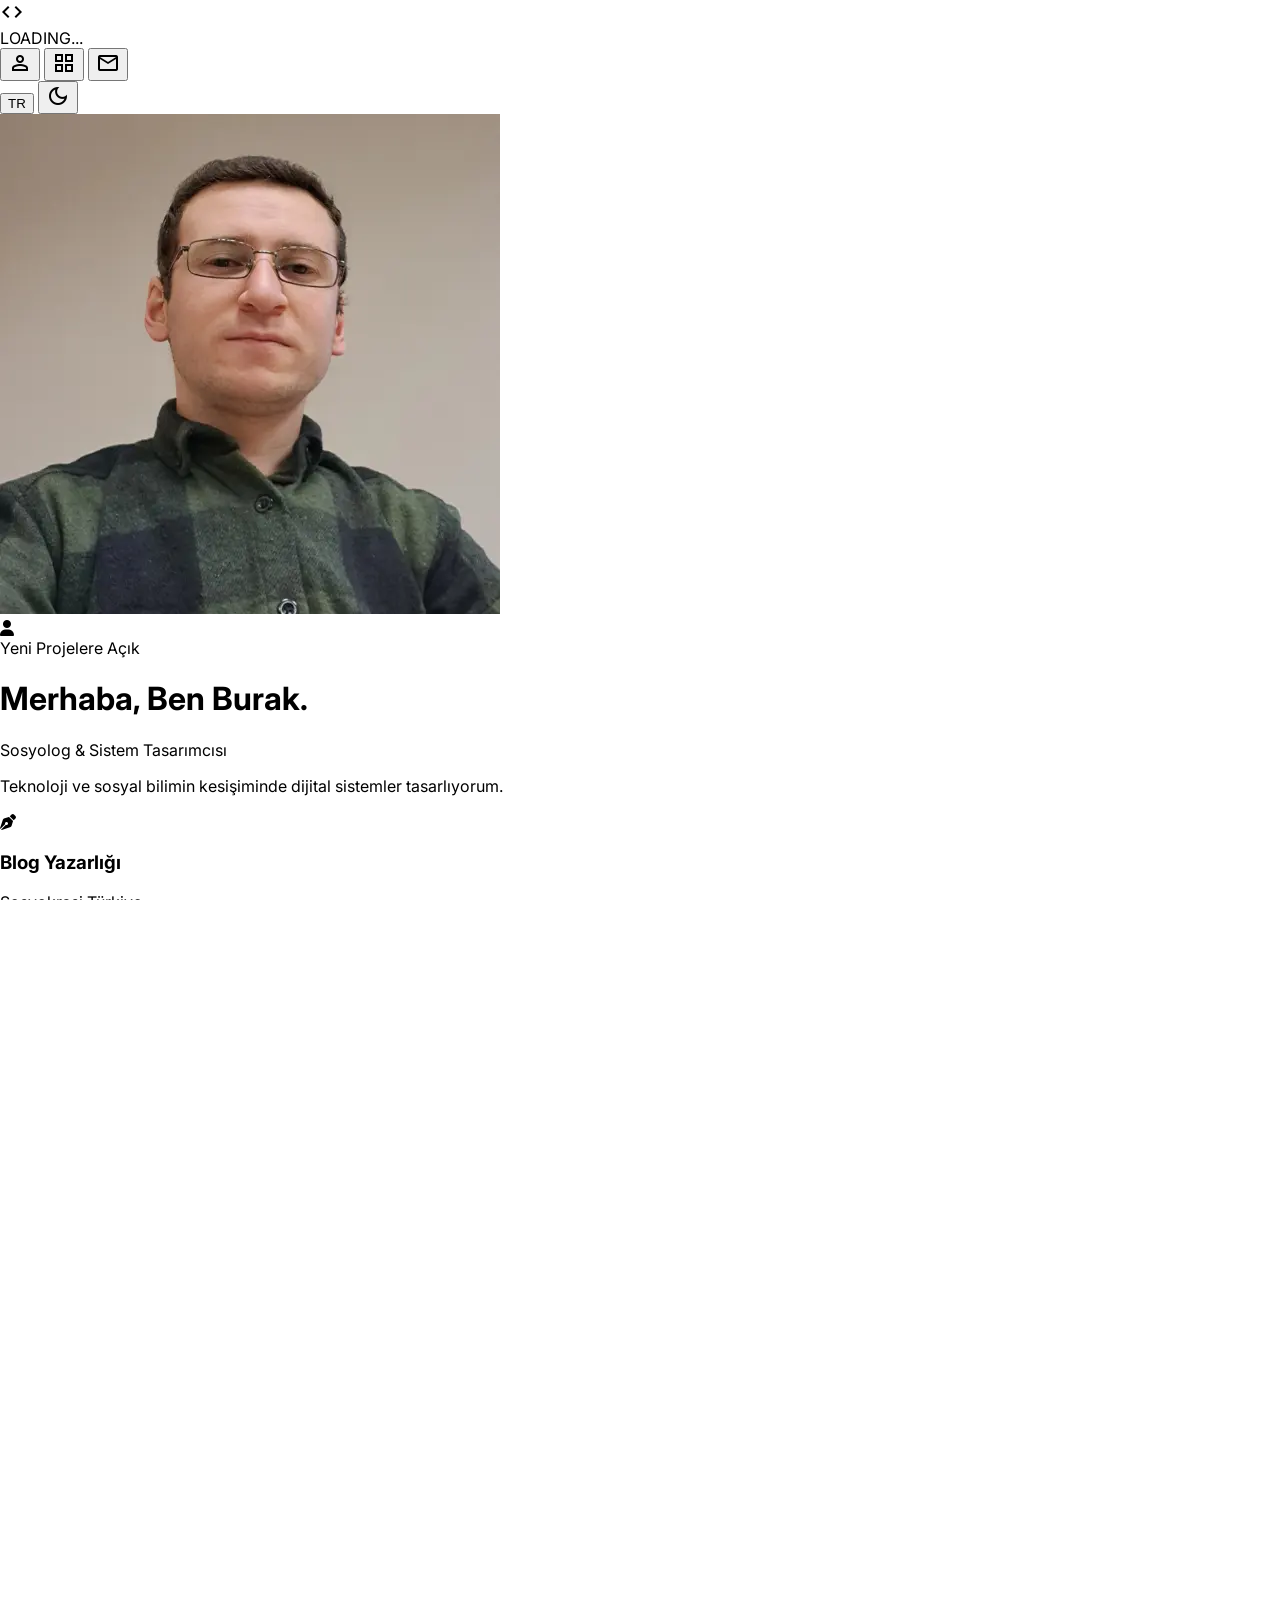
==== index.html @ bee79402 "Responsive hataları giderildi." ====
<!DOCTYPE html>
<html lang="tr">

<head>
    <meta charset="utf-8" />
    <meta content="width=device-width, initial-scale=1.0" name="viewport" />
    <title data-i18n="page_title">Burak Çeküç</title>
    <!-- Tailwind CSS with Plugins -->
    <script src="https://cdn.tailwindcss.com?plugins=forms,container-queries"></script>
    <script>
        // Immediate Theme Check to prevent FOUC (Flash of Unstyled Content)
        if (localStorage.getItem('theme') === 'dark' || (!('theme' in localStorage) && window.matchMedia('(prefers-color-scheme: dark)').matches)) {
            document.documentElement.classList.add('dark');
        } else {
            document.documentElement.classList.remove('dark');
        }

        tailwind.config = {
            darkMode: "class",
            theme: {
                extend: {
                    colors: {
                        "primary": "#2563eb",
                        "primary-hover": "#1d4ed8",
                        "secondary": "#64748b",
                        "background-light": "#f8fafc",
                        "surface-light": "#ffffff",
                        "border-light": "#e2e8f0",
                        "text-main": "#0f172a",
                        "text-sub": "#475569",
                        // Dark mode additions (Neutral Grays)
                        "background-dark": "#171717",
                        "surface-dark": "#262626",
                        "border-dark": "#404040",
                        "text-main-dark": "#f5f5f5",
                        "text-sub-dark": "#a3a3a3"
                    },
                    fontFamily: {
                        "display": ["Inter", "sans-serif"],
                        "body": ["Inter", "sans-serif"],
                    },
                    boxShadow: {
                        "soft": "0 4px 20px -2px rgba(0, 0, 0, 0.05)",
                        "inner-light": "inset 0 2px 4px 0 rgba(0, 0, 0, 0.02)"
                    }
                },
            },
        }
    </script>
    <link rel="stylesheet" href="style.css">
    <!-- Material Symbols -->
    <link rel="stylesheet"
        href="https://fonts.googleapis.com/css2?family=Material+Symbols+Outlined:opsz,wght,FILL,GRAD@20..48,100..700,0..1,-50..200" />
    <!-- FontAwesome for Social Icons (Backup) -->
    <link rel="stylesheet" href="https://cdnjs.cloudflare.com/ajax/libs/font-awesome/6.6.0/css/all.min.css">
</head>

<body
    class="bg-background-light text-text-main h-screen flex flex-col md:flex-row overflow-x-hidden selection:bg-primary/20 selection:text-primary dark:selection:bg-gray-700 dark:selection:text-white transition-colors duration-300 dark:bg-background-dark dark:text-text-main-dark">

    <!-- Preloader -->
    <div id="preloader"
        class="fixed inset-0 z-[100] flex items-center justify-center bg-background-light dark:bg-background-dark transition-opacity duration-700">
        <div class="flex flex-col items-center gap-4">
            <div class="relative flex h-16 w-16">
                <span
                    class="animate-ping absolute inline-flex h-full w-full rounded-full bg-primary/30 opacity-75"></span>
                <span
                    class="relative inline-flex rounded-full h-16 w-16 bg-primary/10 items-center justify-center border border-primary/20 shadow-soft">
                    <span class="material-symbols-outlined text-primary text-3xl animate-pulse">code</span>
                </span>
            </div>
            <div id="preloader-text" class="text-xs font-bold tracking-[0.2em] text-secondary animate-pulse">
                YÜKLENİYOR...</div>
        </div>
    </div>
    <script>
            // Immediate Language Check for Preloader Text
            (function () {
                const userLang = localStorage.getItem('lang') || (navigator.language.startsWith('tr') ? 'tr' : 'en');
                const textEl = document.getElementById('preloader-text');
                if (textEl) {
                    textEl.textContent = userLang === 'en' ? 'LOADING...' : 'YÜKLENİYOR...';
                }
            })();
    </script>

    <!-- Sidebar Navigation -->
    <!-- Sidebar Navigation -->
    <aside
        class="w-full h-16 bg-surface-light border-b border-border-light flex flex-row items-center justify-between px-4 py-0 z-50 shadow-soft flex-shrink-0 md:w-20 md:h-full md:flex-col md:border-b-0 md:border-r md:py-8 md:px-0 dark:bg-surface-dark dark:border-border-dark transition-colors duration-300">
        <nav class="flex flex-row md:flex-col gap-2 md:gap-6 w-auto md:w-full md:px-3 md:pt-4">
            <button id="nav-btn-home" onclick="scrollToSection('home')" data-section="home"
                class="nav-btn group relative w-10 h-10 md:w-full md:aspect-square rounded-xl flex items-center justify-center transition-all text-secondary hover:bg-slate-100 hover:text-primary dark:text-gray-400 dark:hover:bg-zinc-800 dark:hover:text-white">
                <span class="material-symbols-outlined text-xl md:text-2xl">person</span>
                <span class="sidebar-tooltip" data-i18n="nav_about">Hakkımda</span>
            </button>
            <button id="nav-btn-projects" onclick="scrollToSection('projects')" data-section="projects"
                class="nav-btn group relative w-10 h-10 md:w-full md:aspect-square rounded-xl text-secondary hover:bg-slate-100 hover:text-primary flex items-center justify-center transition-all dark:text-gray-400 dark:hover:bg-zinc-800 dark:hover:text-white">
                <span class="material-symbols-outlined text-xl md:text-2xl">grid_view</span>
                <span class="sidebar-tooltip" data-i18n="nav_works">Çalışmalarım</span>
            </button>
            <button id="nav-btn-contact" onclick="scrollToSection('contact')" data-section="contact"
                class="nav-btn group relative w-10 h-10 md:w-full md:aspect-square rounded-xl text-secondary hover:bg-slate-100 hover:text-primary flex items-center justify-center transition-all dark:text-gray-400 dark:hover:bg-zinc-800 dark:hover:text-white">
                <span class="material-symbols-outlined text-xl md:text-2xl">mail</span>
                <span class="sidebar-tooltip" data-i18n="nav_contact">İletişim</span>
            </button>
        </nav>
        <div class="flex flex-row md:flex-col gap-2 md:gap-4 w-auto md:w-full md:px-3 md:mt-auto">
            <button id="lang-toggle" onclick="toggleLanguage()"
                class="group relative w-10 h-10 md:w-full md:aspect-square rounded-xl border border-border-light text-xs font-bold text-secondary hover:border-primary hover:text-primary flex items-center justify-center transition-all bg-white dark:bg-zinc-800 dark:border-border-dark dark:text-gray-300 dark:hover:border-white dark:hover:text-white">
                <span id="lang-text">EN</span>
                <span class="sidebar-tooltip" data-i18n="lang_tooltip">Switch Language</span>
            </button>
            <button onclick="toggleDarkMode()"
                class="group relative w-10 h-10 md:w-full md:aspect-square rounded-xl bg-slate-100 text-secondary hover:bg-slate-800 hover:text-yellow-400 flex items-center justify-center transition-all dark:bg-zinc-800 dark:text-gray-300 dark:hover:text-white">
                <span id="theme-icon" class="material-symbols-outlined text-xl md:text-xl">dark_mode</span>
                <span class="sidebar-tooltip" data-i18n="theme_tooltip">Toggle Theme</span>
            </button>
        </div>
    </aside>

    <!-- Main Content -->
    <main
        class="flex-1 h-full overflow-hidden relative bg-background-light dark:bg-background-dark transition-colors duration-300">
        <div id="main-scroll"
            class="h-full w-full overflow-y-auto custom-scrollbar p-6 md:p-12 lg:px-16 pb-6 scroll-smooth">
            <div class="max-w-5xl mx-auto min-h-full flex flex-col">

                <!-- Home Section -->
                <div id="home" class="fade-in-section mb-8">
                    <header class="flex flex-col lg:flex-row justify-between items-start lg:items-center mb-12 gap-8">
                        <div
                            class="relative w-32 h-32 md:w-40 md:h-40 rounded-full border-4 border-white shadow-xl overflow-hidden flex-shrink-0 dark:border-zinc-700 bg-slate-200 dark:bg-zinc-800">
                            <!-- Profile Image (Hidden if not found) -->
                            <img src="img/profil.webp" alt="Profile"
                                class="absolute inset-0 w-full h-full object-cover z-10"
                                onerror="this.style.display='none'">
                            <!-- Placeholder Icon for Profile -->
                            <div
                                class="w-full h-full flex items-center justify-center text-slate-400 dark:text-gray-500">
                                <i class="fa-solid fa-user text-6xl"></i>
                            </div>
                        </div>
                        <div class="flex-1">
                            <div class="flex flex-col justify-center">
                                <div class="inline-flex items-center gap-2 mb-2">
                                    <span id="status-dot" class="relative flex h-3 w-3">
                                        <span
                                            class="animate-ping absolute inline-flex h-full w-full rounded-full bg-green-400 opacity-75"></span>
                                        <span class="relative inline-flex rounded-full h-3 w-3 bg-green-500"></span>
                                    </span>
                                    <span id="status-text"
                                        class="text-xs font-bold px-2 py-1 rounded-full bg-surface-light border border-border-light text-text-sub dark:bg-zinc-800 dark:border-zinc-700 dark:text-gray-400 pointer-events-none select-none transition-all"
                                        data-i18n="status_available">Yeni Projelere Açık</span>
                                </div>
                                <h1 class="text-4xl md:text-5xl lg:text-6xl font-black text-text-main tracking-tight mb-2 dark:text-white"
                                    data-i18n="hero_greeting">Merhaba, Ben Burak.</h1>
                                <p class="text-xl md:text-2xl font-bold text-text-main/80 dark:text-gray-200 mb-2"
                                    data-i18n="hero_bio">Sosyolog & Sistem Tasarımcısı</p>
                                <p class="text-sm md:text-base text-text-sub dark:text-gray-400 max-w-2xl"
                                    data-i18n="hero_sub">Teknoloji ve sosyal bilimin kesişiminde dijital sistemler
                                    tasarlıyorum.</p>
                            </div>
                    </header>

                    <!-- Grid Menu (Compact Horizontal Cards) -->
                    <div class="grid grid-cols-1 md:grid-cols-2 lg:grid-cols-4 gap-4 mb-8">
                        <!-- Card 1 (Blog) -->
                        <div
                            class="p-4 flex items-center gap-4 bg-surface-light rounded-2xl border border-border-light shadow-sm hover:border-primary/30 transition-colors group dark:bg-surface-dark dark:border-border-dark dark:hover:border-primary/50">
                            <div class="text-3xl text-primary group-hover:scale-110 transition-transform flex-shrink-0">
                                <i class="fa-solid fa-pen-nib"></i>
                            </div>
                            <div class="flex flex-col">
                                <h3 class="font-bold text-text-main dark:text-white leading-tight"
                                    data-i18n="card_blog">Blog Yazarlığı</h3>
                                <p class="text-xs text-text-sub dark:text-gray-400 mt-1">Sosyokrasi Türkiye</p>
                            </div>
                        </div>

                        <!-- Card 2 (Mobile) -->
                        <div
                            class="p-4 flex items-center gap-4 bg-surface-light rounded-2xl border border-border-light shadow-sm hover:border-primary/30 transition-colors group dark:bg-surface-dark dark:border-border-dark dark:hover:border-primary/50">
                            <div class="text-primary group-hover:scale-110 transition-transform flex-shrink-0">
                                <span class="material-symbols-outlined text-4xl">smartphone</span>
                            </div>
                            <div class="flex flex-col">
                                <h3 class="font-bold text-text-main dark:text-white leading-tight"
                                    data-i18n="card_mobile">Mobile Dev</h3>
                                <p class="text-xs text-text-sub dark:text-gray-400 mt-1" data-i18n="conductor_name">
                                    Kondüktör App</p>
                            </div>
                        </div>

                        <!-- Card 3 (Web) -->
                        <div
                            class="p-4 flex items-center gap-4 bg-surface-light rounded-2xl border border-border-light shadow-sm hover:border-primary/30 transition-colors group dark:bg-surface-dark dark:border-border-dark dark:hover:border-primary/50">
                            <div class="text-primary group-hover:scale-110 transition-transform flex-shrink-0">
                                <span class="material-symbols-outlined text-4xl">web</span>
                            </div>
                            <div class="flex flex-col">
                                <h3 class="font-bold text-text-main dark:text-white leading-tight" data-i18n="card_web">
                                    Web Dev</h3>
                                <p class="text-xs text-text-sub dark:text-gray-400 mt-1">Full Stack</p>
                            </div>
                        </div>

                        <!-- Card 4 (Freelance) -->
                        <div
                            class="p-4 flex items-center gap-4 bg-surface-light rounded-2xl border border-border-light shadow-sm hover:border-primary/30 transition-colors group dark:bg-surface-dark dark:border-border-dark dark:hover:border-primary/50">
                            <div class="text-primary group-hover:scale-110 transition-transform flex-shrink-0">
                                <span class="material-symbols-outlined text-4xl">rocket_launch</span>
                            </div>
                            <div class="flex flex-col">
                                <h3 class="font-bold text-text-main dark:text-white leading-tight"
                                    data-i18n="card_freelance">Freelance</h3>
                                <p class="text-xs text-text-sub dark:text-gray-400 mt-1" data-i18n="status_open">Open
                                </p>
                            </div>
                        </div>
                    </div>

                    <!-- Bio (Expanded) -->
                    <div class="block w-full mb-16">
                        <div
                            class="bg-surface-light p-8 rounded-2xl border border-border-light shadow-sm dark:bg-surface-dark dark:border-border-dark">
                            <h3 class="text-lg font-bold mb-4 flex items-center gap-2 text-text-main dark:text-white">
                                <span class="material-symbols-outlined text-primary">person_book</span>
                                <span data-i18n="bio_title">Hakkımda</span>
                            </h3>
                            <p class="text-text-sub leading-relaxed dark:text-gray-400 mb-4" data-i18n="bio_text_p1">
                                Sosyal bilim perspektifiyle...
                            </p>
                            <p class="text-text-sub leading-relaxed dark:text-gray-400" data-i18n="bio_text_p2">
                                İlgi alanım...
                            </p>
                        </div>
                    </div>
                </div>

                <!-- Projects Section -->
                <div id="projects" class="mb-24">
                    <div class="flex items-center justify-between mb-8">
                        <h3 class="text-4xl font-black text-text-main dark:text-white" data-i18n="projects_title">
                            Projelerim</h3>
                    </div>
                    <div class="grid grid-cols-1 md:grid-cols-2 gap-6">
                        <!-- Sosyokrasi Blog (Now First) -->
                        <a href="https://sosyokrasi.org" target="_blank" class="group cursor-pointer block">
                            <div
                                class="overflow-hidden rounded-xl bg-slate-200 aspect-video mb-3 relative dark:bg-zinc-800 items-center justify-center flex">
                                <!-- Project Image -->
                                <img src="img/sosyokrasi.webp" alt="Sosyokrasi Türkiye"
                                    class="absolute inset-0 w-full h-full object-cover z-10 transition-transform duration-500 group-hover:scale-110"
                                    onerror="this.style.display='none'">
                                <!-- Icon representation (Fallback) -->
                                <i
                                    class="fa-solid fa-feather-pointed text-6xl text-slate-400 group-hover:scale-110 transition-transform duration-500 dark:text-gray-500 z-0"></i>
                                <div
                                    class="absolute inset-0 bg-black/40 opacity-0 group-hover:opacity-100 transition-opacity flex items-center justify-center z-20">
                                    <span class="material-symbols-outlined text-white text-3xl">open_in_new</span>
                                </div>
                            </div>
                            <h4
                                class="font-bold text-text-main text-2xl dark:text-white group-hover:text-primary dark:group-hover:text-gray-300 transition-colors">
                                Sosyokrasi Türkiye</h4>
                            <div class="relative group/text">
                                <p id="desc-sosyokrasi"
                                    class="text-sm text-text-sub dark:text-gray-400 line-clamp-2 transition-all duration-300"
                                    data-i18n="project_blog_desc">
                                    Türkiye’nin tarihsel ve kültürel bağlamını dikkate alarak, sosyokrasi temelli
                                    alternatif
                                    yönetim modelleri üzerine analizler ürettiğim bir düşünce platformu. Amacım, karar
                                    alma
                                    süreçleri, temsil yapıları ve yönetişim mekanizmalarını hem teorik hem pratik
                                    düzeyde
                                    ele alarak uygulanabilir sistem tasarımları geliştirmek.</p>
                                <button onclick="event.preventDefault(); toggleDescription('desc-sosyokrasi', this)"
                                    class="text-xs font-bold text-primary mt-1 hover:underline focus:outline-none"
                                    data-i18n="read_more">Devamını Oku</button>
                            </div>
                        </a>

                        <!-- ConductorApp (Now Second) -->
                        <a href="https://burakcekuc.com/ConductorApp" target="_blank"
                            class="group cursor-pointer block">
                            <div
                                class="overflow-hidden rounded-xl bg-slate-200 aspect-video mb-3 relative dark:bg-zinc-800 items-center justify-center flex">
                                <!-- Project Image -->
                                <img id="conductor-img" src="img/konduktor.webp" alt="ConductorApp"
                                    class="absolute inset-0 w-full h-full object-cover z-10 transition-transform duration-500 group-hover:scale-110"
                                    onerror="this.style.display='none'">
                                <!-- Icon representation (Fallback) -->
                                <i
                                    class="fa-solid fa-mobile-screen-button text-6xl text-slate-400 group-hover:scale-110 transition-transform duration-500 dark:text-gray-500 z-0"></i>
                                <div
                                    class="absolute inset-0 bg-black/40 opacity-0 group-hover:opacity-100 transition-opacity flex items-center justify-center z-20">
                                    <span class="material-symbols-outlined text-white text-3xl">open_in_new</span>
                                </div>
                            </div>
                            <h4 class="font-bold text-text-main text-2xl dark:text-white group-hover:text-primary dark:group-hover:text-gray-300 transition-colors"
                                data-i18n="conductor_name">
                                Kondüktör App</h4>
                            <div class="relative group/text">
                                <p id="desc-conductor"
                                    class="text-sm text-text-sub dark:text-gray-400 line-clamp-2 transition-all duration-300"
                                    data-i18n="project_conductor_desc">
                                    Gündelik kent yaşamında bireylerin ulaşım harcamalarını görünür kılmayı amaçlayan
                                    bir mobil uygulama. Kullanıcıların farklı hatlar, araç türleri ve zaman dilimleri
                                    üzerinden ücretlerini takip edebildiği bu sistem, bireysel bütçe yönetimini
                                    kolaylaştırırken aynı zamanda şehir içi mobilitenin ekonomik boyutuna dair
                                    farkındalık üretmeyi hedefliyor.</p>
                                <button onclick="event.preventDefault(); toggleDescription('desc-conductor', this)"
                                    class="text-xs font-bold text-primary mt-1 hover:underline focus:outline-none"
                                    data-i18n="read_more">Devamını Oku</button>
                            </div>
                        </a>
                    </div>
                </div>

                <!-- Contact Section -->
                <div id="contact" class="mb-20">
                    <div class="flex items-center justify-between mb-8">
                        <h3 class="text-4xl font-black text-text-main dark:text-white" data-i18n="contact_title">
                            İletişim
                        </h3>
                    </div>

                    <div class="grid grid-cols-1 lg:grid-cols-2 gap-8">
                        <!-- Contact Form -->
                        <div
                            class="bg-primary/5 p-8 rounded-2xl border border-border-light shadow-sm dark:bg-surface-dark dark:border-border-dark">
                            <form id="contact-form" method="POST">
                                <div class="mb-4">
                                    <label class="block text-sm font-medium text-text-main mb-2 dark:text-gray-300"
                                        data-i18n="contact_name">Adınız</label>
                                    <input type="text" name="name"
                                        class="w-full bg-surface-light rounded-xl border-gray-300 px-4 py-3 text-sm dark:focus:border-white dark:focus:ring-white dark:bg-zinc-800 dark:border-zinc-700 dark:text-white dark:focus:border-white dark:focus:ring-white"
                                        required>
                                </div>
                                <div class="mb-4">
                                    <label class="block text-sm font-medium text-text-main mb-2 dark:text-gray-300"
                                        data-i18n="contact_email">E-posta Adresiniz</label>
                                    <input type="email" name="email"
                                        class="w-full bg-surface-light rounded-xl border-gray-300 px-4 py-3 text-sm focus:border-primary focus:ring-primary dark:bg-zinc-800 dark:border-zinc-700 dark:text-white dark:focus:border-white dark:focus:ring-white"
                                        required>
                                </div>
                                <div class="mb-6">
                                    <label class="block text-sm font-medium text-text-main mb-2 dark:text-gray-300"
                                        data-i18n="contact_message">Mesajınız</label>
                                    <textarea rows="4" name="message"
                                        class="w-full bg-surface-light rounded-xl border-gray-300 px-4 py-3 text-sm focus:border-primary focus:ring-primary dark:bg-zinc-800 dark:border-zinc-700 dark:text-white dark:focus:border-white dark:focus:ring-white"
                                        required></textarea>
                                </div>
                                <button type="submit"
                                    class="w-full bg-primary text-white font-bold py-3 rounded-xl hover:bg-primary-hover transition-colors flex items-center justify-center gap-2 dark:bg-white dark:text-black dark:hover:bg-gray-200">
                                    <span data-i18n="contact_send">Gönder</span>
                                    <span class="material-symbols-outlined text-lg">send</span>
                                </button>
                            </form>
                        </div>

                        <!-- Socials & Direct Contact -->
                        <div class="space-y-6">
                            <!-- Email Card -->
                            <div
                                class="bg-primary/5 rounded-2xl p-6 text-center border border-primary/10 dark:bg-zinc-800 dark:border-zinc-700">
                                <div
                                    class="w-16 h-16 bg-white rounded-full mx-auto mb-4 flex items-center justify-center text-primary shadow-sm dark:bg-zinc-900 dark:text-white">
                                    <span class="material-symbols-outlined text-3xl">mail</span>
                                </div>
                                <h4 class="font-bold text-text-main mb-1 dark:text-white" data-i18n="contact_email_me">
                                    Email Me</h4>
                                <a id="email-obfuscated"
                                    class="text-sm text-primary hover:underline break-all dark:text-gray-300 dark:hover:text-white cursor-pointer"
                                    data-user="burakcekuc" data-domain="hotmail.com">Loading...</a>
                            </div>

                            <!-- Social Links -->
                            <div class="grid grid-cols-1 gap-4">
                                <a href="#"
                                    class="flex items-center gap-4 p-4 rounded-xl bg-surface-light border border-border-light hover:border-primary/50 transition-all group dark:bg-surface-dark dark:border-border-dark dark:hover:border-white/50">
                                    <div
                                        class="w-10 h-10 rounded-lg bg-[#0077b5] text-white flex items-center justify-center flex-shrink-0 group-hover:bg-[#0077b5] dark:group-hover:bg-white dark:group-hover:text-black transition-colors">
                                        <i class="fa-brands fa-linkedin-in text-lg"></i>
                                    </div>
                                    <div>
                                        <h5
                                            class="font-bold text-text-main dark:text-white group-hover:text-primary dark:group-hover:text-white transition-colors">
                                            LinkedIn</h5>
                                        <p class="text-xs text-text-sub dark:text-gray-400"
                                            data-i18n="contact_linkedin_desc">Connect professionally</p>
                                    </div>
                                    <span
                                        class="material-symbols-outlined text-secondary ml-auto opacity-0 group-hover:opacity-100 transition-opacity dark:text-white">arrow_outward</span>
                                </a>

                                <a href="https://github.com/burakcekuc/" target="_blank"
                                    class="flex items-center gap-4 p-4 rounded-xl bg-surface-light border border-border-light hover:border-primary/50 transition-all group dark:bg-surface-dark dark:border-border-dark dark:hover:border-white/50">
                                    <div
                                        class="w-10 h-10 rounded-lg bg-black text-white flex items-center justify-center flex-shrink-0 group-hover:bg-black dark:group-hover:bg-white dark:group-hover:text-black transition-colors">
                                        <i class="fa-brands fa-github text-lg"></i>
                                    </div>
                                    <div>
                                        <h5
                                            class="font-bold text-text-main dark:text-white group-hover:text-primary dark:group-hover:text-white transition-colors">
                                            GitHub</h5>
                                        <p class="text-xs text-text-sub dark:text-gray-400"
                                            data-i18n="contact_github_desc">Check my code</p>
                                    </div>
                                    <span
                                        class="material-symbols-outlined text-secondary ml-auto opacity-0 group-hover:opacity-100 transition-opacity dark:text-white">arrow_outward</span>
                                </a>

                                <a href="https://x.com/burakcekuc" target="_blank"
                                    class="flex items-center gap-4 p-4 rounded-xl bg-surface-light border border-border-light hover:border-primary/50 transition-all group dark:bg-surface-dark dark:border-border-dark dark:hover:border-white/50">
                                    <div
                                        class="w-10 h-10 rounded-lg bg-black text-white flex items-center justify-center flex-shrink-0 group-hover:bg-black dark:group-hover:bg-white dark:group-hover:text-black transition-colors">
                                        <i class="fa-brands fa-x-twitter text-lg"></i>
                                    </div>
                                    <div>
                                        <h5 class="font-bold text-text-main dark:text-white group-hover:text-primary dark:group-hover:text-white transition-colors"
                                            data-i18n="contact_x_title">
                                            X (Twitter)</h5>
                                        <p class="text-xs text-text-sub dark:text-gray-400" data-i18n="contact_x_desc">
                                            Follow my thoughts</p>
                                    </div>
                                    <span
                                        class="material-symbols-outlined text-secondary ml-auto opacity-0 group-hover:opacity-100 transition-opacity dark:text-white">arrow_outward</span>
                                </a>
                            </div>
                        </div>
                    </div>
                </div>
                <footer
                    class="pt-8 mt-auto border-t border-border-light text-center md:text-left flex flex-col md:flex-row justify-between items-center text-xs text-text-sub dark:border-border-dark dark:text-gray-500 pb-8">
                    <p>© 2026 Burak Çeküç. <span data-i18n="footer_rights"></span></p>
                    <div class="flex gap-4 mt-2 md:mt-0">
                        <a class="hover:text-primary dark:hover:text-white transition-colors"
                            href="https://linkedin.com" target="_blank">LinkedIn</a>
                        <a class="hover:text-primary dark:hover:text-white transition-colors"
                            href="https://github.com/burakcekuc/" target="_blank">GitHub</a>
                        <a class="hover:text-primary dark:hover:text-white transition-colors"
                            href="https://x.com/burakcekuc" target="_blank">X (Twitter)</a>
                    </div>
                </footer>
            </div>
        </div>
    </main>

    <!-- Right Sidebar (Music Widget) - Only visible on Desktop (XL+) -->
    <aside id="right-sidebar"
        class="hidden xl:flex bg-surface-light xl:w-20 xl:h-full xl:border-l xl:flex-col xl:items-start dark:bg-surface-dark dark:border-border-dark transition-all duration-500 ease-in-out overflow-hidden z-50">

        <!-- 1. Collapsed State: Toggle Button -->
        <div id="music-sidebar-collapsed"
            class="hidden xl:flex w-full h-full flex-col items-center pt-8 transition-opacity duration-300">
            <button onclick="toggleMusicSidebar()"
                class="nav-btn group relative w-10 h-10 rounded-xl text-secondary hover:bg-slate-100 hover:text-primary flex items-center justify-center transition-all dark:text-gray-400 dark:hover:bg-zinc-800 dark:hover:text-white">
                <span class="material-symbols-outlined text-2xl">music_note</span>
                <span class="sidebar-tooltip right-full mr-4 translate-x-2">Müzik Çalar</span>
            </button>
        </div>

        <!-- 2. Expanded State: Music Widget Container -->
        <!-- Note: p-6 added here instead of aside for better transition -->
        <div id="music-widget-container"
            class="w-full h-full flex flex-col gap-4 hidden opacity-0 min-w-[400px] p-6 transition-opacity duration-300">

            <!-- Now Playing Section (Fixed at Top) -->
            <div class="w-full flex-shrink-0">
                <h3 class="text-xs font-bold text-secondary uppercase tracking-wider mb-3 flex items-center gap-2">
                    <span id="music-header-text" data-i18n="music_listening_now">ŞU AN DİNLİYOR</span>
                    <span id="music-status-dot" class="relative flex h-2 w-2">
                        <span
                            class="animate-ping absolute inline-flex h-full w-full rounded-full bg-green-400 opacity-75"></span>
                        <span class="relative inline-flex rounded-full h-2 w-2 bg-green-500"></span>
                    </span>

                    <!-- Close Button (Moved here) -->
                    <button onclick="toggleMusicSidebar()"
                        class="ml-auto text-secondary hover:text-primary transition-colors p-1 rounded-lg hover:bg-slate-100 dark:hover:bg-zinc-800"
                        title="Kapat">
                        <span class="material-symbols-outlined text-lg">arrow_forward</span>
                    </button>
                </h3>

                <div id="now-playing-card"
                    class="relative group w-full bg-white dark:bg-zinc-800 rounded-2xl p-4 shadow-sm border border-primary dark:border-primary hover:border-primary/30 transition-all duration-300">
                    <div class="flex items-center gap-4">
                        <!-- Album Art -->
                        <div
                            class="relative w-16 h-16 rounded-lg overflow-hidden flex-shrink-0 bg-slate-200 dark:bg-zinc-900 border border-border-light dark:border-zinc-700/50 shadow-inner">
                            <img id="np-art" src="" alt="Album Art"
                                class="w-full h-full object-cover opacity-0 transition-opacity duration-500"
                                onerror="this.style.opacity='0'">
                            <div
                                class="absolute inset-0 flex items-center justify-center bg-gradient-to-br from-indigo-500/20 to-purple-500/20 text-indigo-500 dark:text-purple-400">
                                <i class="fa-solid fa-music text-2xl drop-shadow-sm"></i>
                            </div>
                            <!-- Equalizer Overlay -->
                            <div class="absolute bottom-1 right-1 equalizer text-white drop-shadow-md">
                                <div class="equalizer-bar bg-white"></div>
                                <div class="equalizer-bar bg-white"></div>
                                <div class="equalizer-bar bg-white"></div>
                                <div class="equalizer-bar bg-white"></div>
                            </div>
                        </div>

                        <!-- Song Info -->
                        <div class="flex-1 min-w-0 overflow-hidden">
                            <div class="relative overflow-hidden w-full">
                                <h4 id="np-title"
                                    class="font-bold text-text-main dark:text-white truncate text-base leading-tight">
                                    Yükleniyor...</h4>
                                <p id="np-artist" class="text-sm text-secondary dark:text-gray-400 truncate">Veri
                                    bekleniyor</p>
                            </div>
                            <div class="mt-2 flex items-center gap-2">
                                <span id="np-album" class="text-[10px] text-secondary truncate max-w-[120px]"></span>
                            </div>
                        </div>
                    </div>

                    <!-- Blur Backdrop for aesthetic -->
                    <div id="np-backdrop"
                        class="absolute -inset-4 bg-gradient-to-br from-primary/5 to-transparent blur-2xl -z-10 opacity-50 dark:opacity-20 transition-all">
                    </div>
                </div>
            </div>

            <!-- Recently Played Section (Scrollable) -->
            <div class="w-full flex-1 flex flex-col min-h-0 overflow-hidden">
                <h3
                    class="text-xs font-bold text-secondary uppercase tracking-wider mb-1 mt-8 flex items-center gap-2 flex-shrink-0">
                    <span data-i18n="music_recently_played">SON DİNLEDİKLERİ</span>
                    <i class="fa-solid fa-clock-rotate-left text-xs"></i>
                </h3>

                <div id="history-list"
                    class="flex-1 overflow-y-auto custom-scrollbar pr-2 space-y-4 mask-gradient-bottom pb-8">
                    <!-- History items will be injected here by JS -->
                    <div class="text-center py-8 text-secondary text-sm animate-pulse">
                        Geçmiş yükleniyor...
                    </div>
                </div>
            </div>
        </div>
        <!-- Mobile Note (Only visible when resized down but kept structure) -->
        <span class="text-xs text-secondary xl:hidden absolute">Info / Updates</span>
    </aside>

    <script src="script.js"></script>
</body>

</html>
---- style.css ----
@import url('https://fonts.googleapis.com/css2?family=Inter:wght@300;400;500;600;700;800&display=swap');
@import url('https://fonts.googleapis.com/css2?family=Material+Symbols+Outlined:opsz,wght,FILL,GRAD@20..48,100..700,0..1,-50..200');

html,
body {
    margin: 0;
    padding: 0;
    width: 100%;
    height: 100%;
    height: 100dvh;
    overflow-x: hidden;
}

body {
    font-family: 'Inter', sans-serif;
    overflow: hidden;
    /* Main content scrolls inside #main-scroll */
    position: relative;
}

.custom-scrollbar::-webkit-scrollbar {
    width: 6px;
}

.custom-scrollbar::-webkit-scrollbar-track {
    background: transparent;
}

.custom-scrollbar::-webkit-scrollbar-thumb {
    background-color: #cbd5e1;
    border-radius: 20px;
}

/* Tooltips only on Desktop (MD+) */
@media (min-width: 768px) {
    .sidebar-tooltip {
        opacity: 0;
        visibility: hidden;
        transition: all 0.2s ease;
        position: absolute;
        left: 100%;
        top: 50%;
        transform: translateY(-50%) translateX(10px);
        white-space: nowrap;
        z-index: 50;
        background-color: #262626;
        color: white;
        padding: 4px 12px;
        border-radius: 6px;
        font-size: 12px;
        font-weight: 500;
    }

    .group:hover .sidebar-tooltip {
        opacity: 1;
        visibility: visible;
        transform: translateY(-50%) translateX(16px);
    }

    .sidebar-tooltip::before {
        content: "";
        position: absolute;
        left: -4px;
        top: 50%;
        transform: translateY(-50%);
        border-width: 4px;
        border-style: solid;
        border-color: transparent #262626 transparent transparent;
    }
}

/* Hide tooltips on Mobile to prevent overflow */
@media (max-width: 767px) {
    .sidebar-tooltip {
        display: none !important;
    }
}

/* Animations */
@keyframes fadeIn {
    from {
        opacity: 0;
        transform: translateY(10px);
    }

    to {
        opacity: 1;
        transform: translateY(0);
    }
}


.fade-in-section {
    animation: fadeIn 0.5s ease-out forwards;
}

/* Music Widget Equalizer Animation */
.equalizer {
    display: flex;
    align-items: flex-end;
    height: 12px;
    gap: 2px;
}

.equalizer-bar {
    width: 3px;
    animation: bounce 1s infinite ease-in-out;
    border-radius: 999px;
}

.equalizer-bar:nth-child(1) {
    animation-delay: 0.1s;
    animation-duration: 0.8s;
    height: 40%;
}

.equalizer-bar:nth-child(2) {
    animation-delay: 0.3s;
    animation-duration: 1.1s;
    height: 80%;
}

.equalizer-bar:nth-child(3) {
    animation-delay: 0.5s;
    animation-duration: 1.3s;
    height: 50%;
}

.equalizer-bar:nth-child(4) {
    animation-delay: 0.2s;
    animation-duration: 0.9s;
    height: 70%;
}

@keyframes bounce {

    0%,
    100% {
        height: 20%;
    }

    50% {
        height: 100%;
    }
}

.mask-gradient-bottom {
    mask-image: linear-gradient(to bottom, black 80%, transparent 100%);
    -webkit-mask-image: linear-gradient(to bottom, black 80%, transparent 100%);
}

#main-scroll {
    height: 100%;
}

footer {
    width: 100%;
    flex-shrink: 0;
}
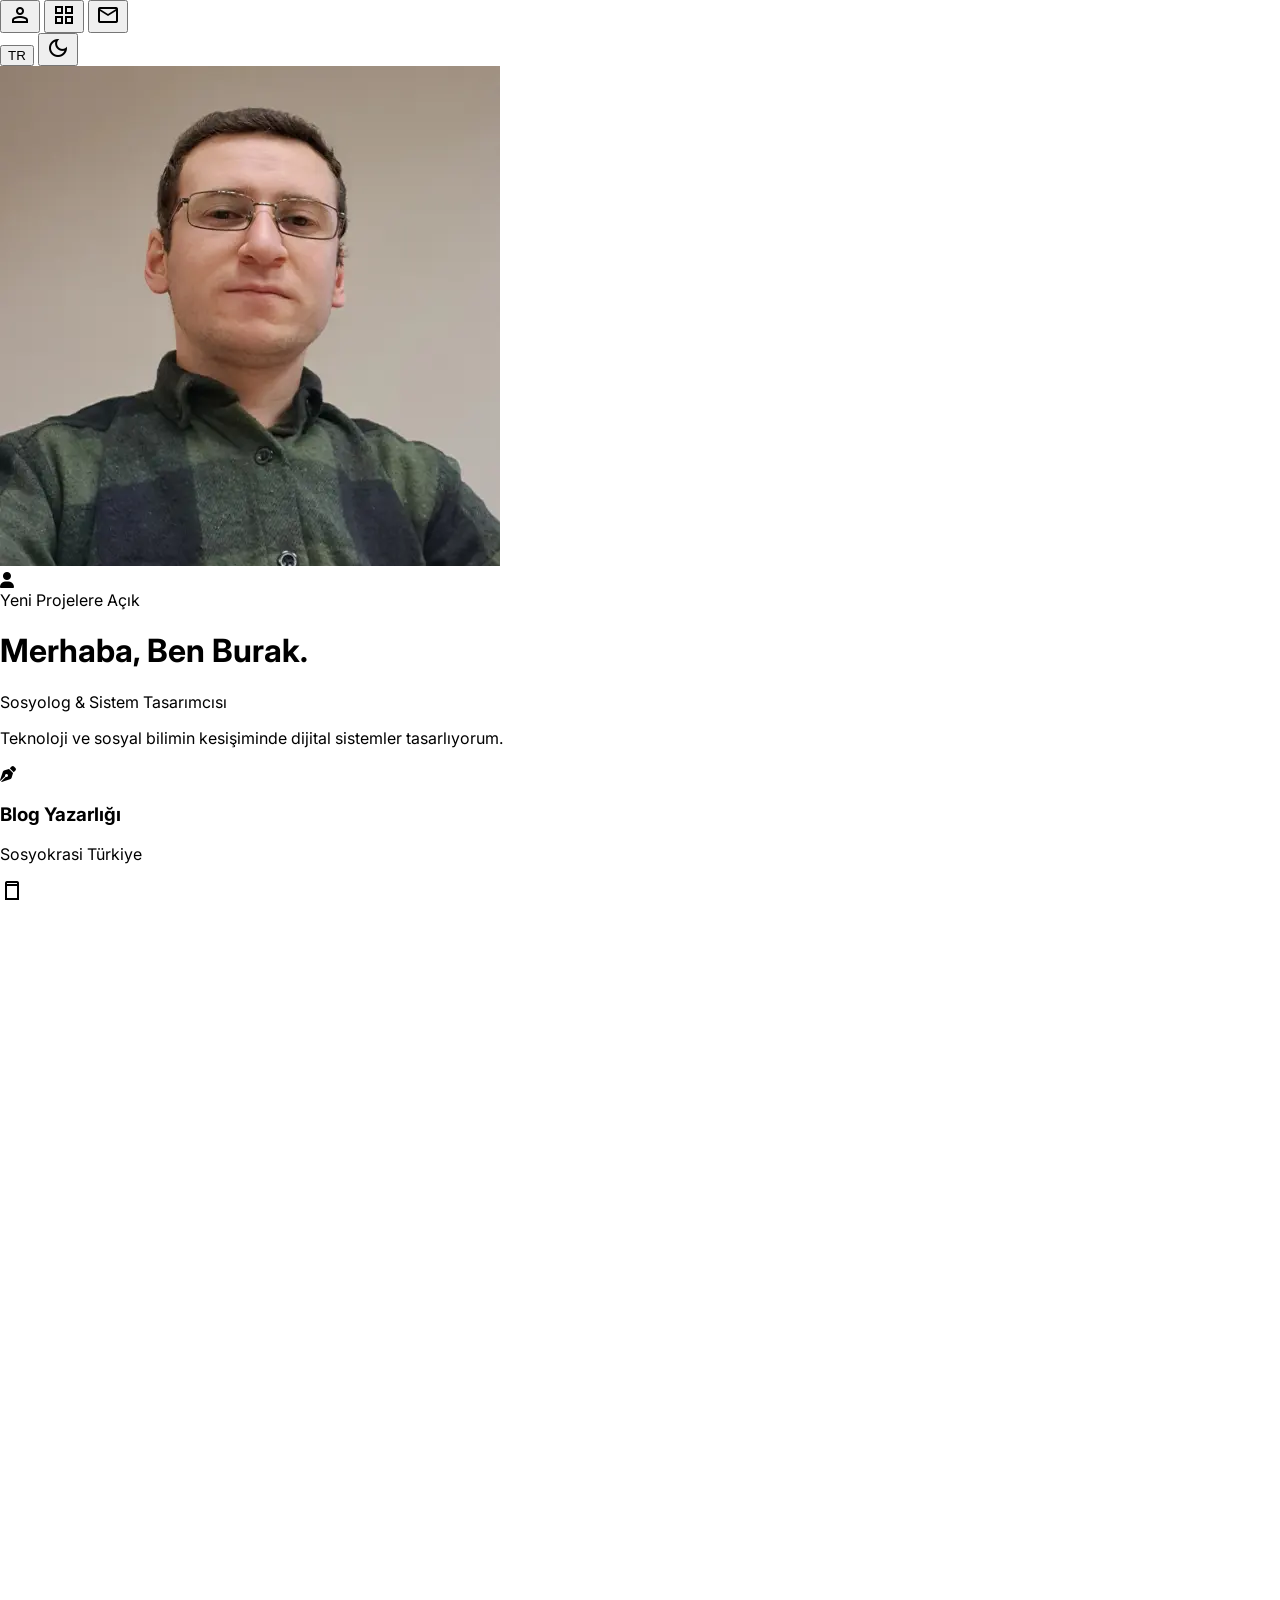
==== commit bcb37483: "Google Analytics events kodları eklendi." ====
--- a/index.html
+++ b/index.html
@@ -2,6 +2,29 @@
 <html lang="tr">
 
 <head>
+    <!-- Google tag (gtag.js) -->
+    <script async src="https://www.googletagmanager.com/gtag/js?id=G-QZ2R4CW2ME"></script>
+    <script>
+        window.dataLayer = window.dataLayer || [];
+        function gtag() { dataLayer.push(arguments); }
+        gtag('js', new Date());
+
+        gtag('config', 'G-QZ2R4CW2ME');
+
+        // Global Click Tracking for Buttons and Links
+        document.addEventListener('click', (e) => {
+            const target = e.target.closest('a, button');
+            if (target) {
+                const label = target.innerText.trim() || target.getAttribute('aria-label') || target.id || target.name || 'unlabeled';
+                gtag('event', 'ui_click', {
+                    'element_text': label.substring(0, 40),
+                    'element_type': target.tagName.toLowerCase(),
+                    'element_id': target.id || 'none',
+                    'link_url': target.href || 'none'
+                });
+            }
+        }, true);
+    </script>
     <meta charset="utf-8" />
     <meta content="width=device-width, initial-scale=1.0" name="viewport" />
     <title data-i18n="page_title">Burak Çeküç</title>
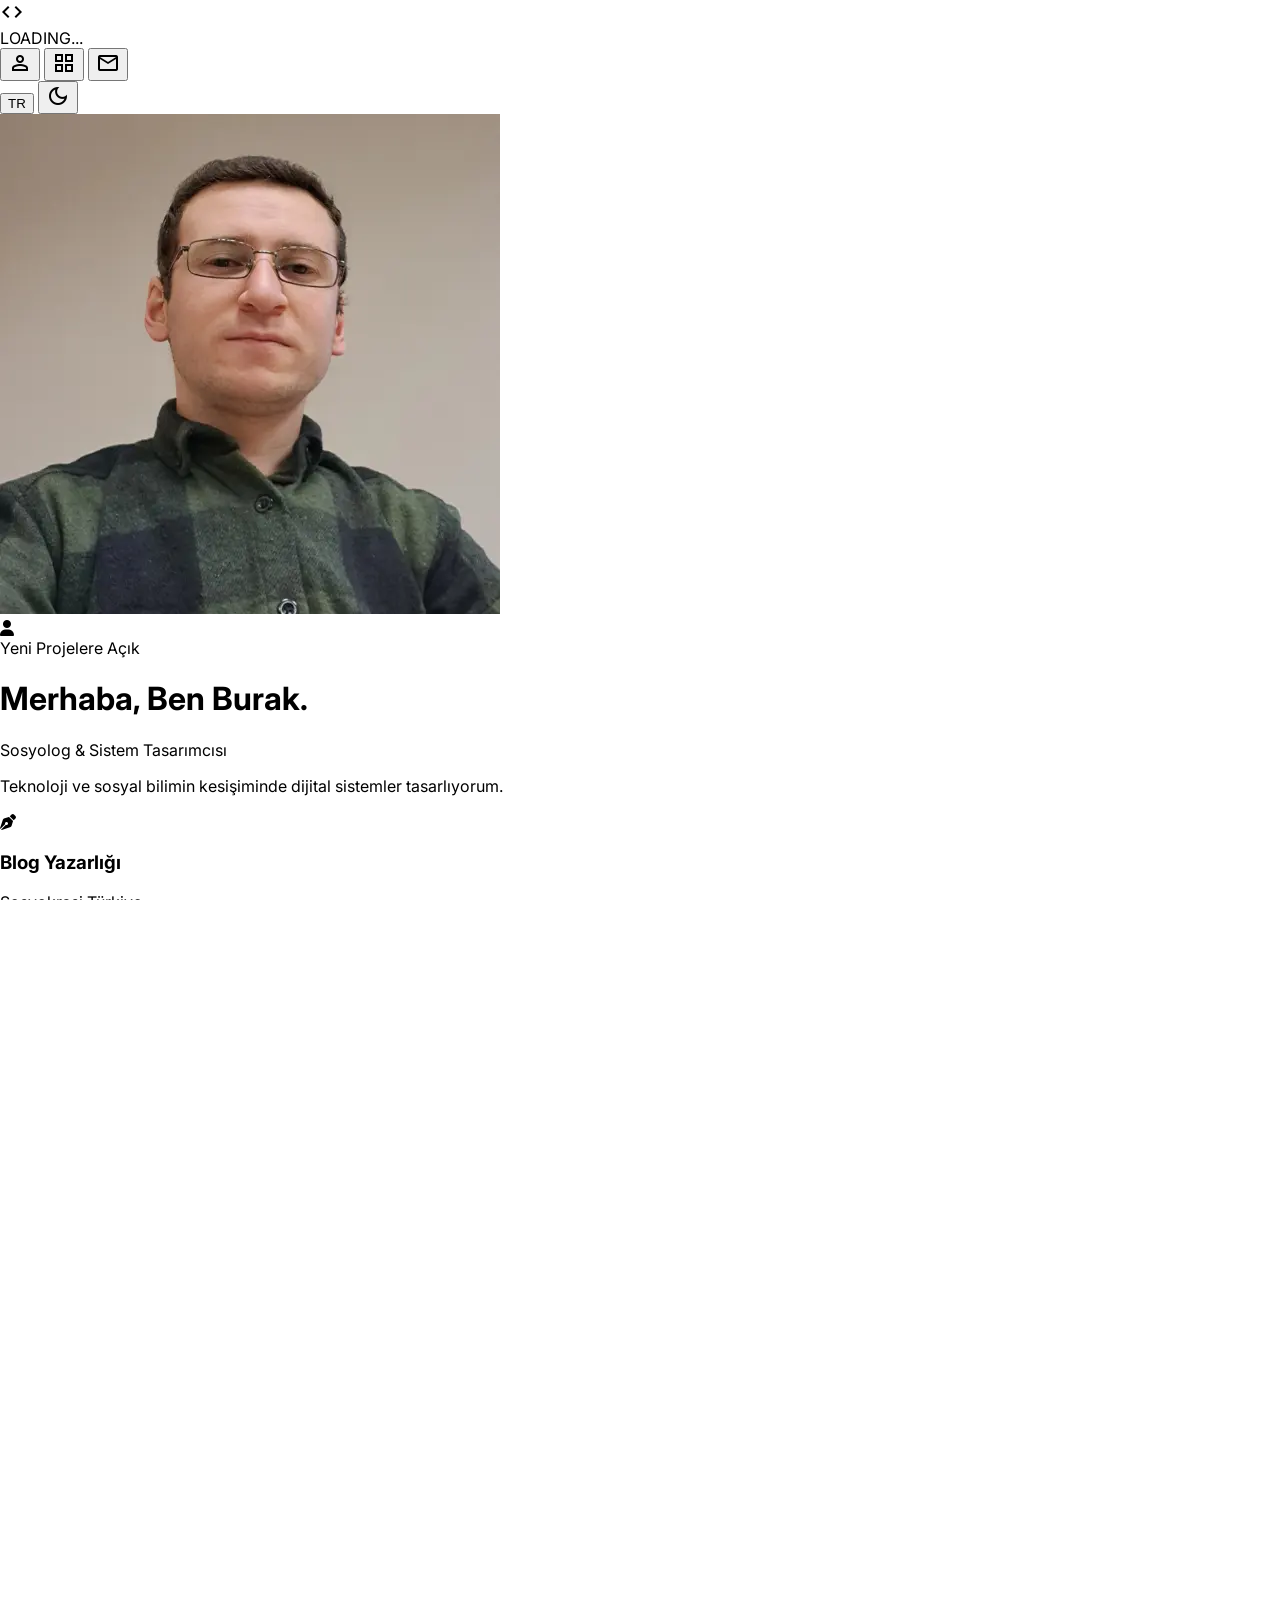
==== commit 13ee351c: "Linkedin linki eklendi." ====
--- a/index.html
+++ b/index.html
@@ -225,7 +225,7 @@
                             <div class="flex flex-col">
                                 <h3 class="font-bold text-text-main dark:text-white leading-tight" data-i18n="card_web">
                                     Web Dev</h3>
-                                <p class="text-xs text-text-sub dark:text-gray-400 mt-1">Full Stack</p>
+                                <p class="text-xs text-text-sub dark:text-gray-400 mt-1">Wordpress</p>
                             </div>
                         </div>
 
@@ -402,7 +402,7 @@
 
                             <!-- Social Links -->
                             <div class="grid grid-cols-1 gap-4">
-                                <a href="#"
+                                <a href="https://www.linkedin.com/in/burakcekuc/" target="_blank"
                                     class="flex items-center gap-4 p-4 rounded-xl bg-surface-light border border-border-light hover:border-primary/50 transition-all group dark:bg-surface-dark dark:border-border-dark dark:hover:border-white/50">
                                     <div
                                         class="w-10 h-10 rounded-lg bg-[#0077b5] text-white flex items-center justify-center flex-shrink-0 group-hover:bg-[#0077b5] dark:group-hover:bg-white dark:group-hover:text-black transition-colors">
@@ -461,7 +461,7 @@
                     <p>© 2026 Burak Çeküç. <span data-i18n="footer_rights"></span></p>
                     <div class="flex gap-4 mt-2 md:mt-0">
                         <a class="hover:text-primary dark:hover:text-white transition-colors"
-                            href="https://linkedin.com" target="_blank">LinkedIn</a>
+                            href="https://www.linkedin.com/in/burakcekuc/" target="_blank">LinkedIn</a>
                         <a class="hover:text-primary dark:hover:text-white transition-colors"
                             href="https://github.com/burakcekuc/" target="_blank">GitHub</a>
                         <a class="hover:text-primary dark:hover:text-white transition-colors"
@@ -577,4 +577,5 @@
     <script src="script.js"></script>
 </body>
 
-</html>+
+</html>
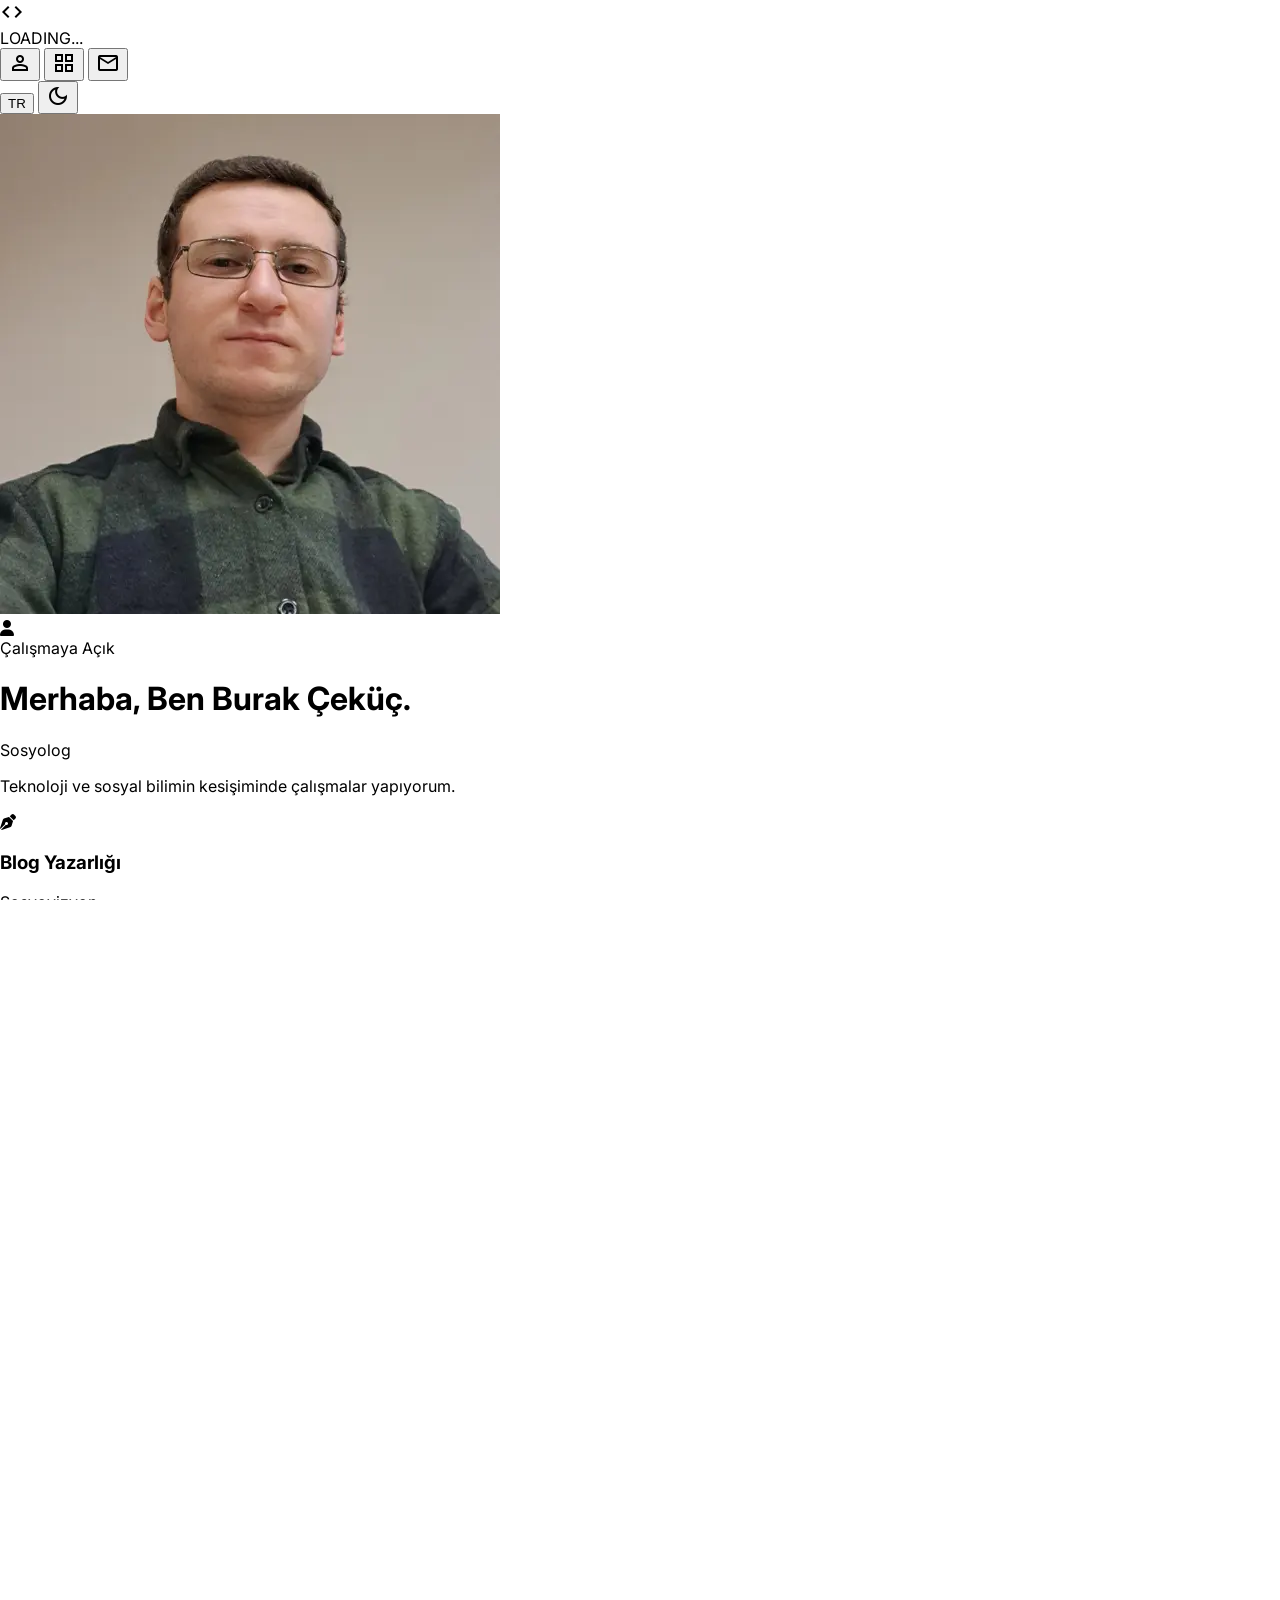
==== commit dfe6a005: "Yeni bölümler eklendi." ====
--- a/index.html
+++ b/index.html
@@ -198,7 +198,7 @@
                             <div class="flex flex-col">
                                 <h3 class="font-bold text-text-main dark:text-white leading-tight"
                                     data-i18n="card_blog">Blog Yazarlığı</h3>
-                                <p class="text-xs text-text-sub dark:text-gray-400 mt-1">Sosyokrasi Türkiye</p>
+                                <p class="text-xs text-text-sub dark:text-gray-400 mt-1">Sosyovizyon</p>
                             </div>
                         </div>
 
@@ -263,12 +263,88 @@
                 </div>
 
                 <!-- Projects Section -->
-                <div id="projects" class="mb-24">
+                <div id="projects">
                     <div class="flex items-center justify-between mb-8">
-                        <h3 class="text-4xl font-black text-text-main dark:text-white" data-i18n="projects_title">
-                            Projelerim</h3>
-                    </div>
-                    <div class="grid grid-cols-1 md:grid-cols-2 gap-6">
+                        <h3 class="text-4xl font-black text-text-main dark:text-white" data-i18n="works_title">
+                            Çalışmalarım</h3>
+                    </div>
+                    <!-- Sociology Sub-section -->
+                    <div class="mb-16">
+                        <div class="flex items-center justify-between mb-4">
+                            <h3 class="text-3xl font-black text-text-main dark:text-white" data-i18n="sociology_title">
+                                Sosyoloji</h3>
+                        </div>
+                        <div class="grid grid-cols-1 md:grid-cols-2 gap-6">
+                            <!-- Master's Thesis -->
+                            <a href="https://nek.istanbul.edu.tr/ekos/TEZ/ET004512.pdf" target="_blank"
+                                class="group cursor-pointer block">
+                                <div
+                                    class="overflow-hidden rounded-xl bg-slate-200 aspect-video mb-3 relative dark:bg-zinc-800 items-center justify-center flex">
+                                    <!-- Thesis Image -->
+                                    <img id="thesis-img" src="img/sbe_tr.webp" alt="Kent Hayatı ve Kültürel Gecikme"
+                                        class="absolute inset-0 w-full h-full object-cover z-10 transition-transform duration-500 group-hover:scale-110"
+                                        onerror="this.style.display='none'">
+                                    <!-- Icon representation (Fallback) -->
+                                    <i
+                                        class="fa-solid fa-graduation-cap text-6xl text-slate-400 group-hover:scale-110 transition-transform duration-500 dark:text-gray-500 z-0"></i>
+                                    <div
+                                        class="absolute inset-0 bg-black/40 opacity-0 group-hover:opacity-100 transition-opacity flex items-center justify-center z-20">
+                                        <span class="material-symbols-outlined text-white text-3xl">open_in_new</span>
+                                    </div>
+                                </div>
+                                <h4 class="font-bold text-text-main text-2xl dark:text-white group-hover:text-primary dark:group-hover:text-gray-300 transition-colors"
+                                    data-i18n="thesis_title">
+                                    Kent Hayatı ve Kültürel Gecikme</h4>
+                                <div class="relative group/text">
+                                    <p id="desc-thesis"
+                                        class="text-sm text-text-sub dark:text-gray-400 line-clamp-2 transition-all duration-300"
+                                        data-i18n="thesis_desc">
+                                        Sanayi Devrimi'nden sonra teknoloji ile hayatımız arasındaki bağın güçlenmesi,
+                                        bizi daha hızlı bir yaşama zorluyor; ancak bu hıza her zaman uyum sağlamak
+                                        mümkün olmuyor. William F. Ogburn'ün kültürel gecikme kuramından hareketle bu
+                                        çalışma, kent hayatında ortaya çıkan trafik, gecekondulaşma ve işsizlik gibi
+                                        olguların, Türkiye'nin kentleşme sürecindeki kültürel gecikmelerle ilişkisini
+                                        tarihsel yöntemle incelemektedir.</p>
+                                    <button onclick="event.preventDefault(); toggleDescription('desc-thesis', this)"
+                                        class="text-xs font-bold text-primary mt-1 hover:underline focus:outline-none"
+                                        data-i18n="read_more">Devamını Oku</button>
+                                </div>
+                            </a>
+
+                            <!-- Sosyovizyon Blog -->
+                            <a href="https://sosyovizyon.substack.com/" target="_blank"
+                                class="group cursor-pointer block">
+                                <div
+                                    class="overflow-hidden rounded-xl bg-slate-200 aspect-video mb-3 relative dark:bg-zinc-800 items-center justify-center flex">
+                                    <!-- Sosyovizyon Image -->
+                                    <img src="img/sosyovizyon.webp" alt="Sosyovizyon"
+                                        class="absolute inset-0 w-full h-full object-cover z-10 transition-transform duration-500 group-hover:scale-110"
+                                        onerror="this.style.display='none'">
+                                    <!-- Icon representation (Fallback) -->
+                                    <i
+                                        class="fa-solid fa-eye text-6xl text-slate-400 group-hover:scale-110 transition-transform duration-500 dark:text-gray-500 z-0"></i>
+                                    <div
+                                        class="absolute inset-0 bg-black/40 opacity-0 group-hover:opacity-100 transition-opacity flex items-center justify-center z-20">
+                                        <span class="material-symbols-outlined text-white text-3xl">open_in_new</span>
+                                    </div>
+                                </div>
+                                <h4 class="font-bold text-text-main text-2xl dark:text-white group-hover:text-primary dark:group-hover:text-gray-300 transition-colors"
+                                    data-i18n="sosyovizyon_title">
+                                    Sosyovizyon</h4>
+                                <p class="text-sm text-text-sub dark:text-gray-400" data-i18n="sosyovizyon_desc">
+                                    Sosyoloji ve toplum üzerine farklı bir bakış açısıyla yazılar yazdığım kişisel
+                                    blogum.</p>
+                            </a>
+                        </div>
+                    </div>
+
+                    <!-- Software Sub-section -->
+                    <div class="mb-24">
+                        <div class="flex items-center justify-between mb-4">
+                            <h3 class="text-3xl font-black text-text-main dark:text-white" data-i18n="projects_title">
+                                Yazılım</h3>
+                        </div>
+                        <div class="grid grid-cols-1 md:grid-cols-2 gap-6">
                         <!-- Sosyokrasi Blog (Now First) -->
                         <a href="https://sosyokrasi.org" target="_blank" class="group cursor-pointer block">
                             <div
@@ -339,6 +415,7 @@
                                     data-i18n="read_more">Devamını Oku</button>
                             </div>
                         </a>
+                        </div>
                     </div>
                 </div>
 
